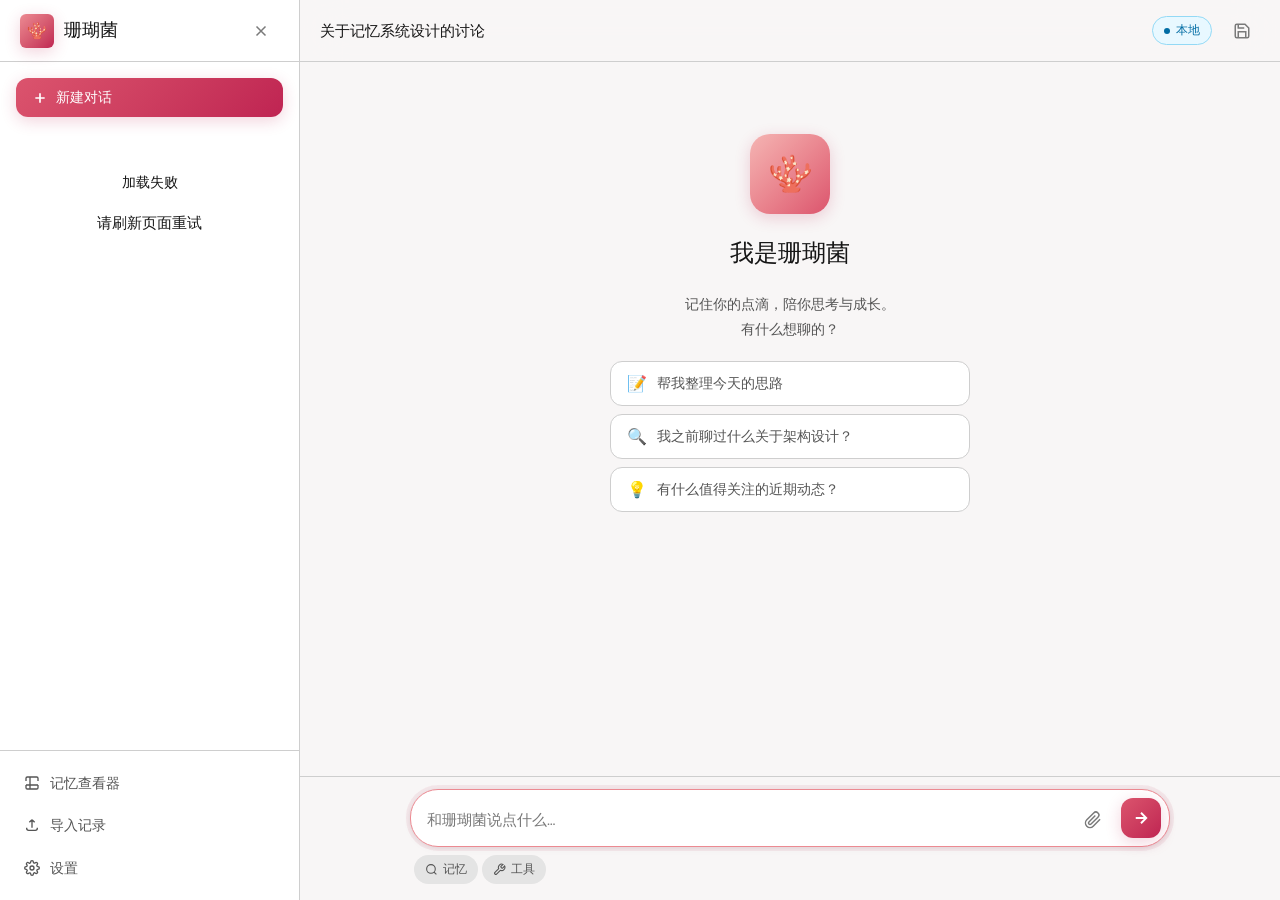
==== static/index.html @ 773a7e92 "style: 统一样式变量并优化前端交互" ====
<!DOCTYPE html>
<html lang="zh-CN">
<head>
<meta charset="UTF-8">
<meta name="viewport" content="width=device-width, initial-scale=1.0, viewport-fit=cover">
<meta name="apple-mobile-web-app-capable" content="yes">
<meta name="theme-color" content="#fdf2f0">
<title>珊瑚菌 · Ramaria</title>
<!-- Google Fonts -->
<link rel="preconnect" href="https://fonts.googleapis.com">
<link href="https://fonts.googleapis.com/css2?family=DM+Sans:ital,opsz,wght@0,9..40,300;0,9..40,400;0,9..40,500;0,9..40,600;1,9..40,400&family=DM+Serif+Display:ital@0;1&family=JetBrains+Mono:wght@400;500&display=swap" rel="stylesheet">
<!-- 全局 CSS 变量 -->
<link rel="stylesheet" href="/static/css/variables.css">
<style>
/* ─── 覆盖全局变量（index.html 专用值） ───────────────────── */
:root {
  /* 页面背景色 */
  --bg: oklch(0.975 0.002 25);
  /* 侧边栏尺寸 */
  --sidebar-w: 300px;
  --header-h:  62px;
}

/* ─── 页面样式 ─────────────────────────────────────────────── */
*, *::before, *::after { box-sizing: border-box; margin: 0; padding: 0; }
html, body { height: 100%; overflow: hidden; }
body {
  font-family: var(--font-body);
  font-size: 15px;
  color: var(--text-1);
  background: var(--bg);
  -webkit-font-smoothing: antialiased;
  display: flex;
  flex-direction: column;
}

/* ─── 侧边栏 ─────────────────────────────────────────────────── */
.sidebar {
  position: fixed;
  left: 0; top: 0; bottom: 0;
  width: var(--sidebar-w);
  background: var(--surface);
  border-right: 1px solid var(--border-default);
  display: flex;
  flex-direction: column;
  z-index: 20;
  transform: translateX(-100%);
  transition: transform 0.32s var(--ease-smooth), box-shadow 0.32s;
}
.sidebar.open {
  transform: translateX(0);
  box-shadow: var(--shadow-lg);
}

.sidebar-header {
  height: var(--header-h);
  padding: 0 20px;
  display: flex;
  align-items: center;
  justify-content: space-between;
  border-bottom: 1px solid var(--border-default);
  flex-shrink: 0;
}

.logo {
  display: flex;
  align-items: center;
  gap: 10px;
}
.logo-icon {
  width: 34px; height: 34px;
  border-radius: var(--radius-sm);
  background: linear-gradient(135deg, var(--pink-300), var(--pink-500));
  display: flex; align-items: center; justify-content: center;
  font-size: 16px;
  box-shadow: var(--shadow-pink);
  flex-shrink: 0;
}
.logo-text {
  font-family: var(--font-display);
  font-size: 1.1rem;
  color: var(--text-1);
  letter-spacing: -0.01em;
}

.icon-btn {
  width: 36px; height: 36px;
  border-radius: var(--radius-sm);
  display: flex; align-items: center; justify-content: center;
  color: var(--text-3);
  transition: background 0.15s, color 0.15s;
  cursor: pointer;
  flex-shrink: 0;
}
.icon-btn:hover { background: var(--gray-100); color: var(--text-1); }
.icon-btn svg { width: 18px; height: 18px; }

/* 新对话按钮 */
.new-chat-btn {
  margin: 16px;
  padding: 10px 16px;
  background: linear-gradient(135deg, var(--pink-400), var(--pink-500));
  color: white;
  border-radius: var(--radius-md);
  font-size: 0.875rem;
  font-weight: 500;
  display: flex; align-items: center; gap: 8px;
  cursor: pointer;
  transition: transform 0.15s var(--ease-spring), box-shadow 0.15s, opacity 0.15s;
  box-shadow: var(--shadow-pink);
  flex-shrink: 0;
}
.new-chat-btn:hover { transform: translateY(-1px); box-shadow: 0 6px 24px oklch(0.55 0.18 10 / .30); }
.new-chat-btn:active { transform: translateY(0); }
.new-chat-btn svg { width: 16px; height: 16px; }

/* 会话列表 */
.session-list-wrap {
  flex: 1;
  overflow-y: auto;
  padding: 0 10px 10px;
}
.session-list-wrap::-webkit-scrollbar { width: 4px; }
.session-list-wrap::-webkit-scrollbar-thumb { background: var(--gray-200); border-radius: 4px; }

.session-group-label {
  font-size: 0.72rem;
  font-weight: 600;
  color: var(--text-3);
  letter-spacing: 0.06em;
  text-transform: uppercase;
  padding: 16px 10px 6px;
}

.session-item {
  padding: 10px 12px;
  border-radius: var(--radius-sm);
  cursor: pointer;
  transition: background 0.12s;
  display: flex;
  flex-direction: column;
  gap: 3px;
}
.session-item:hover { background: var(--gray-100); }
.session-item.active {
  background: var(--pink-50);
  border: 1px solid var(--pink-100);
}
.session-item.active .session-title { color: var(--pink-500); }

.session-title {
  font-size: 0.875rem;
  font-weight: 500;
  color: var(--text-1);
  white-space: nowrap;
  overflow: hidden;
  text-overflow: ellipsis;
  line-height: 1.3;
}
.session-meta {
  font-size: 0.75rem;
  color: var(--text-3);
  display: flex; gap: 6px;
}

/* 侧边栏底部 */
.sidebar-footer {
  padding: 12px;
  border-top: 1px solid var(--border-default);
  display: flex;
  flex-direction: column;
  gap: 2px;
  flex-shrink: 0;
}
.sidebar-nav-item {
  display: flex;
  align-items: center;
  gap: 10px;
  padding: 9px 12px;
  border-radius: var(--radius-sm);
  font-size: 0.875rem;
  color: var(--text-2);
  cursor: pointer;
  transition: background 0.12s, color 0.12s;
  text-decoration: none;
}
.sidebar-nav-item:hover { background: var(--gray-100); color: var(--text-1); }
.sidebar-nav-item svg { width: 16px; height: 16px; flex-shrink: 0; }

/* ─── 覆盖层 ─────────────────────────────────────────────────── */
.overlay {
  position: fixed; inset: 0;
  background: var(--overlay-bg);
  z-index: 15;
  opacity: 0;
  pointer-events: none;
  transition: opacity 0.28s;
  backdrop-filter: blur(2px);
  -webkit-backdrop-filter: blur(2px);
}
.overlay.show { opacity: 1; pointer-events: auto; }

/* ─── 主区域 ─────────────────────────────────────────────────── */
.main {
  flex: 1;
  display: flex;
  flex-direction: column;
  overflow: hidden;
  position: relative;
}

/* ─── Header ─────────────────────────────────────────────────── */
.header {
  height: var(--header-h);
  padding: 0 20px;
  background: oklch(0.975 0.002 25 / 0.85);
  backdrop-filter: blur(20px) saturate(180%);
  -webkit-backdrop-filter: blur(20px) saturate(180%);
  border-bottom: 1px solid var(--border-default);
  display: flex;
  align-items: center;
  gap: 12px;
  flex-shrink: 0;
  position: sticky; top: 0;
  z-index: 10;
}

.header-title {
  flex: 1;
  font-size: 0.9375rem;
  font-weight: 500;
  color: var(--text-1);
  white-space: nowrap;
  overflow: hidden;
  text-overflow: ellipsis;
}

/* 模式徽章 */
.mode-badge {
  display: flex;
  align-items: center;
  gap: 6px;
  padding: 5px 11px;
  border-radius: var(--radius-full);
  font-size: 0.78rem;
  font-weight: 500;
  background: var(--blue-50);
  color: var(--blue-500);
  border: 1px solid var(--blue-100);
  transition: all 0.2s;
  cursor: pointer;
  flex-shrink: 0;
  white-space: nowrap;
}
.mode-badge.online {
  background: oklch(0.95 0.06 150);
  color: oklch(0.40 0.14 150);
  border-color: oklch(0.85 0.08 150);
}
.mode-dot {
  width: 6px; height: 6px;
  border-radius: 50%;
  background: currentColor;
}
.mode-badge.online .mode-dot { animation: pulse-dot 2s ease infinite; }
@keyframes pulse-dot {
  0%, 100% { opacity: 1; transform: scale(1); }
  50%       { opacity: 0.5; transform: scale(0.8); }
}

/* ─── 消息区 ─────────────────────────────────────────────────── */
.messages {
  flex: 1;
  overflow-y: auto;
  padding: 32px 20px 20px;
  display: flex;
  flex-direction: column;
  gap: 6px;
}
.messages::-webkit-scrollbar { width: 4px; }
.messages::-webkit-scrollbar-thumb { background: var(--gray-200); border-radius: 4px; }

/* 空状态 */
.empty-state {
  flex: 1;
  display: flex;
  flex-direction: column;
  align-items: center;
  justify-content: center;
  gap: 20px;
  padding: 40px 20px;
  text-align: center;
}
.empty-hero {
  width: 80px; height: 80px;
  border-radius: var(--radius-lg);
  background: linear-gradient(135deg, var(--pink-200), var(--pink-400));
  display: flex; align-items: center; justify-content: center;
  font-size: 36px;
  box-shadow: var(--shadow-pink);
  animation: float 4s ease-in-out infinite;
}
@keyframes float {
  0%, 100% { transform: translateY(0); }
  50%       { transform: translateY(-8px); }
}
.empty-title {
  font-family: var(--font-display);
  font-size: 1.5rem;
  color: var(--text-1);
}
.empty-desc {
  font-size: 0.9rem;
  color: var(--text-2);
  line-height: 1.7;
  max-width: 300px;
}
.empty-suggestions {
  display: flex;
  flex-direction: column;
  gap: 8px;
  width: 100%;
  max-width: 360px;
}
.suggestion-chip {
  padding: 11px 16px;
  background: var(--surface);
  border: 1px solid var(--border-default);
  border-radius: var(--radius-md);
  font-size: 0.875rem;
  color: var(--text-2);
  cursor: pointer;
  transition: all 0.18s var(--ease-smooth);
  text-align: left;
  display: flex; align-items: center; gap: 10px;
}
.suggestion-chip:hover {
  border-color: var(--pink-200);
  background: var(--pink-50);
  color: var(--pink-500);
  transform: translateX(4px);
}
.suggestion-chip span { font-size: 1rem; }

/* 时间戳分隔 */
.time-divider {
  display: flex;
  align-items: center;
  gap: 12px;
  margin: 12px 0 8px;
  color: var(--text-3);
  font-size: 0.75rem;
}
.time-divider::before, .time-divider::after {
  content: '';
  flex: 1;
  height: 1px;
  background: var(--border-default);
}

/* 消息行 */
.msg-row {
  display: flex;
  gap: 10px;
  max-width: 100%;
  animation: msg-in 0.28s var(--ease-smooth) both;
}
.msg-row.user { flex-direction: row-reverse; }

@keyframes msg-in {
  from { opacity: 0; transform: translateY(10px); }
  to   { opacity: 1; transform: translateY(0); }
}

.avatar {
  width: 32px; height: 32px;
  border-radius: var(--radius-sm);
  flex-shrink: 0;
  display: flex; align-items: center; justify-content: center;
  font-size: 14px;
  margin-top: 2px;
}
.avatar.ai-avatar {
  background: linear-gradient(135deg, var(--pink-200), var(--pink-400));
}
.avatar.user-avatar {
  background: linear-gradient(135deg, var(--blue-200), var(--blue-400));
  font-size: 12px;
  font-weight: 600;
  color: white;
  font-family: var(--font-mono);
}

.msg-content { max-width: min(72%, 560px); display: flex; flex-direction: column; gap: 4px; }
.msg-row.user .msg-content { align-items: flex-end; }

.bubble {
  padding: 11px 16px;
  border-radius: var(--radius-lg);
  font-size: 0.9375rem;
  line-height: 1.65;
  position: relative;
  word-break: break-word;
}

.bubble.ai {
  background: var(--surface);
  border: 1px solid var(--border-default);
  border-radius: var(--radius-lg) var(--radius-lg) var(--radius-lg) 6px;
  color: var(--text-1);
  box-shadow: var(--shadow-sm);
}
.bubble.user {
  background: linear-gradient(135deg, var(--pink-400), var(--pink-500));
  color: white;
  border-radius: var(--radius-lg) var(--radius-lg) 6px var(--radius-lg);
  box-shadow: var(--shadow-pink);
}

/* 思考链折叠 */
.think-block {
  border-left: 2px solid var(--pink-200);
  padding: 6px 12px;
  margin-bottom: 8px;
  font-size: 0.82rem;
  color: var(--text-3);
  font-style: italic;
  cursor: pointer;
  border-radius: 0 4px 4px 0;
  transition: background 0.12s;
}
.think-block:hover { background: var(--pink-50); }
.think-content { display: none; margin-top: 4px; white-space: pre-wrap; }
.think-block.open .think-content { display: block; }

.msg-time {
  font-size: 0.72rem;
  color: var(--text-3);
  padding: 0 4px;
}

/* 打字动画 */
.typing-bubble {
  background: var(--surface);
  border: 1px solid var(--border-default);
  border-radius: var(--radius-lg) var(--radius-lg) var(--radius-lg) 6px;
  padding: 14px 18px;
  display: flex; gap: 5px; align-items: center;
  box-shadow: var(--shadow-sm);
}
.typing-dot {
  width: 7px; height: 7px;
  border-radius: 50%;
  background: var(--pink-300);
  animation: typing-bounce 1.2s ease infinite;
}
.typing-dot:nth-child(2) { animation-delay: 0.15s; }
.typing-dot:nth-child(3) { animation-delay: 0.30s; }
@keyframes typing-bounce {
  0%, 80%, 100% { transform: translateY(0); opacity: 0.5; }
  40%           { transform: translateY(-6px); opacity: 1; }
}

/* 系统通知 */
.sys-notice {
  text-align: center;
  font-size: 0.78rem;
  color: var(--text-3);
  padding: 6px 16px;
  margin: 8px 0;
}
.sys-notice span {
  background: var(--surface);
  border: 1px solid var(--border-default);
  border-radius: var(--radius-full);
  padding: 4px 14px;
  display: inline-block;
}

/* ─── 输入区 ─────────────────────────────────────────────────── */
.input-wrap {
  padding: 12px 16px 16px;
  background: oklch(0.975 0.002 25 / 0.92);
  backdrop-filter: blur(20px);
  -webkit-backdrop-filter: blur(20px);
  border-top: 1px solid var(--border-default);
  flex-shrink: 0;
}

.input-box {
  max-width: var(--max-content, 760px);
  margin: 0 auto;
  display: flex;
  align-items: flex-end;
  gap: 10px;
  background: var(--surface);
  border: 1.5px solid var(--border-default);
  border-radius: var(--radius-xl);
  padding: 8px 8px 8px 16px;
  transition: border-color 0.18s, box-shadow 0.18s;
  box-shadow: var(--shadow-sm);
}
.input-box:focus-within {
  border-color: var(--pink-300);
  box-shadow: 0 0 0 4px oklch(0.55 0.18 10 / 0.08), var(--shadow-sm);
}

textarea#user-input {
  flex: 1;
  resize: none;
  border: none;
  outline: none;
  background: transparent;
  font-family: var(--font-body);
  font-size: 0.9375rem;
  color: var(--text-1);
  line-height: 1.55;
  min-height: 24px;
  max-height: 160px;
  padding: 6px 0;
}
textarea#user-input::placeholder { color: var(--text-3); }

/* 附件按钮 */
.attach-btn {
  width: 36px; height: 36px;
  border-radius: 10px;
  display: flex; align-items: center; justify-content: center;
  color: var(--text-3);
  transition: background 0.15s, color 0.15s;
  flex-shrink: 0;
}
.attach-btn:hover { background: var(--gray-100); color: var(--text-2); }
.attach-btn svg { width: 18px; height: 18px; }

/* 发送按钮 */
.send-btn {
  width: 40px; height: 40px;
  border-radius: 12px;
  background: linear-gradient(135deg, var(--pink-400), var(--pink-500));
  color: white;
  display: flex; align-items: center; justify-content: center;
  flex-shrink: 0;
  transition: transform 0.18s var(--ease-spring), box-shadow 0.18s, opacity 0.18s;
  box-shadow: var(--shadow-pink);
}
.send-btn:hover { transform: scale(1.06); box-shadow: 0 6px 20px oklch(0.55 0.18 10 / .30); }
.send-btn:active { transform: scale(0.95); }
.send-btn:disabled { opacity: 0.4; transform: none; cursor: not-allowed; box-shadow: none; }
.send-btn svg { width: 18px; height: 18px; }

/* 输入工具栏 */
.input-toolbar {
  max-width: var(--max-content, 760px);
  margin: 8px auto 0;
  display: flex;
  align-items: center;
  justify-content: space-between;
  padding: 0 4px;
}
.toolbar-left { display: flex; align-items: center; gap: 4px; }
.toolbar-right { display: flex; align-items: center; gap: 8px; }

.tool-chip {
  display: flex; align-items: center; gap: 5px;
  padding: 5px 10px;
  border-radius: var(--radius-full);
  font-size: 0.75rem;
  color: var(--text-2);
  background: var(--gray-100);
  border: 1px solid transparent;
  cursor: pointer;
  transition: all 0.15s;
}
.tool-chip:hover { background: var(--pink-50); border-color: var(--pink-200); color: var(--pink-500); }
.tool-chip svg { width: 13px; height: 13px; }

.char-count { font-size: 0.75rem; color: var(--text-3); font-variant-numeric: tabular-nums; }

/* ─── Toast ─────────────────────────────────────────────────── */
.toast-container {
  position: fixed;
  bottom: 90px; left: 50%;
  transform: translateX(-50%);
  z-index: 50;
  display: flex;
  flex-direction: column;
  gap: 8px;
  align-items: center;
  pointer-events: none;
}
.toast {
  padding: 10px 20px;
  background: var(--gray-700);
  color: white;
  border-radius: var(--radius-full);
  font-size: 0.875rem;
  box-shadow: var(--shadow-lg);
  animation: toast-in 0.3s var(--ease-spring) both;
  pointer-events: auto;
}
.toast.success { background: oklch(0.40 0.14 150); }
.toast.error   { background: oklch(0.44 0.18 20); }
@keyframes toast-in {
  from { opacity: 0; transform: translateY(12px) scale(0.9); }
  to   { opacity: 1; transform: translateY(0) scale(1); }
}

/* ─── 响应式 ─────────────────────────────────────────────────── */
@media (min-width: 768px) {
  .sidebar {
    transform: translateX(0);
    box-shadow: none;
  }
  .main { margin-left: var(--sidebar-w); }
  .overlay { display: none !important; }
  .header .icon-btn[aria-label="菜单"] { display: none; }
}

@media (max-width: 480px) {
  .messages { padding: 20px 14px 12px; }
  .input-wrap { padding: 10px 12px 14px; }
  .bubble { padding: 10px 14px; font-size: 0.9rem; }
  .msg-content { max-width: 84%; }
}

/* ─── 美化 messages 最大宽 ─────────────────────────────────────── */
.messages-inner {
  width: 100%;
  max-width: var(--max-content, 760px);
  margin: 0 auto;
  display: flex;
  flex-direction: column;
  gap: 6px;
}

/* ─── 保存按钮提示 ───────────────────────────────────────────── */
.save-chip {
  display: flex; align-items: center; gap: 6px;
  padding: 5px 12px;
  border-radius: var(--radius-full);
  font-size: 0.78rem;
  font-weight: 500;
  color: var(--blue-500);
  background: var(--blue-50);
  border: 1px solid var(--blue-100);
  cursor: pointer;
  transition: all 0.18s;
}
.save-chip:hover {
  background: var(--blue-100);
  border-color: var(--blue-200);
}
.save-chip svg { width: 13px; height: 13px; }
</style>
</head>
<body>

<!-- ── 侧边栏遮罩 ── -->
<div class="overlay" id="overlay" onclick="closeSidebar()"></div>

<!-- ── 侧边栏 ── -->
<aside class="sidebar" id="sidebar">
  <div class="sidebar-header">
    <div class="logo">
      <div class="logo-icon">🪸</div>
      <span class="logo-text">珊瑚菌</span>
    </div>
    <button class="icon-btn" onclick="closeSidebar()" aria-label="关闭侧边栏">
      <svg viewBox="0 0 24 24" fill="none" stroke="currentColor" stroke-width="2">
        <path d="M18 6L6 18M6 6l12 12"/>
      </svg>
    </button>
  </div>

  <button class="new-chat-btn" onclick="newChat()">
    <svg viewBox="0 0 24 24" fill="none" stroke="currentColor" stroke-width="2.5">
      <path d="M12 5v14M5 12h14"/>
    </svg>
    新建对话
  </button>

  <div class="session-list-wrap" id="session-list">
    <!-- 会话列表由 JS 动态加载 -->
  </div>

  <div class="sidebar-footer">
    <a class="sidebar-nav-item" href="/static/memory.html">
      <svg viewBox="0 0 24 24" fill="none" stroke="currentColor" stroke-width="2">
        <path d="M9 3H5a2 2 0 00-2 2v4m6-6h10a2 2 0 012 2v4M9 3v18m0 0h10a2 2 0 002-2v-4M9 21H5a2 2 0 01-2-2v-4m0 0h18"/>
      </svg>
      记忆查看器
    </a>
    <a class="sidebar-nav-item" href="/static/import.html">
      <svg viewBox="0 0 24 24" fill="none" stroke="currentColor" stroke-width="2">
        <path d="M4 16v1a3 3 0 003 3h10a3 3 0 003-3v-1m-4-8l-4-4m0 0L8 8m4-4v12"/>
      </svg>
      导入记录
    </a>
    <a class="sidebar-nav-item" href="/static/settings.html">
      <svg viewBox="0 0 24 24" fill="none" stroke="currentColor" stroke-width="2">
        <circle cx="12" cy="12" r="3"/>
        <path d="M19.4 15a1.65 1.65 0 00.33 1.82l.06.06a2 2 0 010 2.83 2 2 0 01-2.83 0l-.06-.06a1.65 1.65 0 00-1.82-.33 1.65 1.65 0 00-1 1.51V21a2 2 0 01-4 0v-.09A1.65 1.65 0 009 19.4a1.65 1.65 0 00-1.82.33l-.06.06a2 2 0 01-2.83-2.83l.06-.06A1.65 1.65 0 004.68 15a1.65 1.65 0 00-1.51-1H3a2 2 0 010-4h.09A1.65 1.65 0 004.6 9a1.65 1.65 0 00-.33-1.82l-.06-.06a2 2 0 012.83-2.83l.06.06A1.65 1.65 0 009 4.68a1.65 1.65 0 001-1.51V3a2 2 0 014 0v.09a1.65 1.65 0 001 1.51 1.65 1.65 0 001.82-.33l.06-.06a2 2 0 012.83 2.83l-.06.06A1.65 1.65 0 0019.4 9a1.65 1.65 0 001.51 1H21a2 2 0 010 4h-.09a1.65 1.65 0 00-1.51 1z"/>
      </svg>
      设置
    </a>
  </div>
</aside>

<!-- ── 主区域 ── -->
<main class="main">

  <!-- Header -->
  <header class="header">
    <button class="icon-btn" onclick="toggleSidebar()" aria-label="菜单" id="menu-btn">
      <svg viewBox="0 0 24 24" fill="none" stroke="currentColor" stroke-width="2">
        <path d="M4 6h16M4 12h16M4 18h16"/>
      </svg>
    </button>

    <div class="header-title" id="header-title">关于记忆系统设计的讨论</div>

    <button class="mode-badge" id="mode-badge" onclick="toggleMode()" title="切换模式">
      <span class="mode-dot"></span>
      <span id="mode-text">本地</span>
    </button>

    <button class="icon-btn save-icon" onclick="saveSession()" title="保存对话" id="save-btn">
      <svg viewBox="0 0 24 24" fill="none" stroke="currentColor" stroke-width="2">
        <path d="M19 21H5a2 2 0 01-2-2V5a2 2 0 012-2h11l5 5v11a2 2 0 01-2 2z"/>
        <polyline points="17 21 17 13 7 13 7 21"/>
        <polyline points="7 3 7 8 15 8"/>
      </svg>
    </button>
  </header>

  <!-- 消息区 -->
  <div class="messages" id="messages" role="log" aria-live="polite">
    <div class="messages-inner" id="messages-inner">

      <!-- 空状态 -->
      <div class="empty-state" id="empty-state">
        <div class="empty-hero">🪸</div>
        <div class="empty-title">我是珊瑚菌</div>
        <div class="empty-desc">记住你的点滴，陪你思考与成长。<br>有什么想聊的？</div>
        <div class="empty-suggestions">
          <button class="suggestion-chip" onclick="sendSuggestion(this)">
            <span>📝</span> 帮我整理今天的思路
          </button>
          <button class="suggestion-chip" onclick="sendSuggestion(this)">
            <span>🔍</span> 我之前聊过什么关于架构设计？
          </button>
          <button class="suggestion-chip" onclick="sendSuggestion(this)">
            <span>💡</span> 有什么值得关注的近期动态？
          </button>
        </div>
      </div>

    </div>
  </div>

  <!-- 输入区 -->
  <div class="input-wrap">
    <div class="input-box" id="input-box">
      <textarea
        id="user-input"
        placeholder="和珊瑚菌说点什么…"
        rows="1"
        aria-label="消息输入框"
        autocomplete="off"
        autocorrect="off"
        spellcheck="false"
      ></textarea>
      <button class="attach-btn" title="附件">
        <svg viewBox="0 0 24 24" fill="none" stroke="currentColor" stroke-width="2">
          <path d="M21.44 11.05l-9.19 9.19a6 6 0 01-8.49-8.49l9.19-9.19a4 4 0 015.66 5.66l-9.2 9.19a2 2 0 01-2.83-2.83l8.49-8.48"/>
        </svg>
      </button>
      <button class="send-btn" id="send-btn" onclick="sendMessage()" title="发送（Enter）" aria-label="发送">
        <svg viewBox="0 0 24 24" fill="none" stroke="currentColor" stroke-width="2.5">
          <path d="M5 12h14M12 5l7 7-7 7"/>
        </svg>
      </button>
    </div>

    <div class="input-toolbar">
      <div class="toolbar-left">
        <button class="tool-chip" title="记忆检索">
          <svg viewBox="0 0 24 24" fill="none" stroke="currentColor" stroke-width="2">
            <circle cx="11" cy="11" r="8"/><path d="M21 21l-4.35-4.35"/>
          </svg>
          记忆
        </button>
        <button class="tool-chip" title="工具">
          <svg viewBox="0 0 24 24" fill="none" stroke="currentColor" stroke-width="2">
            <path d="M14.7 6.3a1 1 0 000 1.4l1.6 1.6a1 1 0 001.4 0l3.77-3.77a6 6 0 01-7.94 7.94l-6.91 6.91a2.12 2.12 0 01-3-3l6.91-6.91a6 6 0 017.94-7.94l-3.76 3.76z"/>
          </svg>
          工具
        </button>
      </div>
      <div class="toolbar-right">
        <span class="char-count" id="char-count"></span>
        <button class="save-chip" onclick="saveSession()" id="save-chip" style="display:none">
          <svg viewBox="0 0 24 24" fill="none" stroke="currentColor" stroke-width="2">
            <path d="M19 21H5a2 2 0 01-2-2V5a2 2 0 012-2h11l5 5v11a2 2 0 01-2 2z"/>
            <polyline points="17 21 17 13 7 13 7 21"/>
          </svg>
          保存对话
        </button>
      </div>
    </div>
  </div>

</main>

<!-- Toast -->
<div class="toast-container" id="toasts"></div>

<!-- 屏幕阅读器通知容器 -->
<div id="sr-announce" class="sr-only" aria-live="assertive" aria-atomic="true"></div>

<!-- JS 模块加载（必须在内联脚本之前） -->
<script src="/static/js/state.js"></script>
<script src="/static/js/api.js"></script>
<script src="/static/js/ui.js"></script>
<script src="/static/js/app.js"></script>

<script>
// ─── 侧边栏 ─────────────────────────────────────────────────────
function toggleSidebar() {
  const s = document.getElementById('sidebar');
  const o = document.getElementById('overlay');
  const open = s.classList.contains('open');
  s.classList.toggle('open', !open);
  o.classList.toggle('show', !open);
}
function closeSidebar() {
  document.getElementById('sidebar').classList.remove('open');
  document.getElementById('overlay').classList.remove('show');
}

// ─── 模式切换 ────────────────────────────────────────────────────
let isOnline = false;
function toggleMode() {
  isOnline = !isOnline;
  const badge = document.getElementById('mode-badge');
  const text  = document.getElementById('mode-text');
  badge.classList.toggle('online', isOnline);
  text.textContent = isOnline ? '线上' : '本地';
  showToast(isOnline ? '已切换到线上模式' : '已切换到本地模式');
}

// ─── 新建对话 ────────────────────────────────────────────────────
function newChat() {
  document.getElementById('messages-inner').innerHTML = `
    <div class="empty-state" id="empty-state">
      <div class="empty-hero">🪸</div>
      <div class="empty-title">我是珊瑚菌</div>
      <div class="empty-desc">记住你的点滴，陪你思考与成长。<br>有什么想聊的？</div>
      <div class="empty-suggestions">
        <button class="suggestion-chip" onclick="sendSuggestion(this)"><span>📝</span> 帮我整理今天的思路</button>
        <button class="suggestion-chip" onclick="sendSuggestion(this)"><span>🔍</span> 我之前聊过什么关于架构设计？</button>
        <button class="suggestion-chip" onclick="sendSuggestion(this)"><span>💡</span> 有什么值得关注的近期动态？</button>
      </div>
    </div>`;
  document.getElementById('header-title').textContent = '新对话';
  closeSidebar();
  AppState.setSessionId(null);
}

// ─── 加载会话列表 ────────────────────────────────────────────────
async function loadSessionList() {
  const container = document.getElementById('session-list');
  if (!container) return;

  try {
    const sessions = await API.getSessions();
    renderSessionList(sessions);
  } catch (err) {
    console.error('加载会话列表失败:', err);
    container.innerHTML = `
      <div class="session-item empty-state">
        <div class="session-title">加载失败</div>
        <div class="session-preview">请刷新页面重试</div>
      </div>`;
  }
}

function renderSessionList(sessions) {
  const container = document.getElementById('session-list');
  if (!container) return;

  if (!sessions || sessions.length === 0) {
    container.innerHTML = `
      <div class="session-item empty-state">
        <div class="session-title">暂无历史对话</div>
        <div class="session-preview">开始与珊瑚菌对话后，对话记录会显示在这里</div>
      </div>`;
    return;
  }

  const now = new Date();
  const today = now.toDateString();
  const yesterday = new Date(now);
  yesterday.setDate(now.getDate() - 1);
  const yesterdayStr = yesterday.toDateString();
  const weekAgo = new Date(now);
  weekAgo.setDate(now.getDate() - 7);

  const groups = { today: [], yesterday: [], week: [], older: [] };

  sessions.forEach(session => {
    const date = session.last_message_at ? new Date(session.last_message_at) : new Date(session.started_at);
    if (date.toDateString() === today) {
      groups.today.push(session);
    } else if (date.toDateString() === yesterdayStr) {
      groups.yesterday.push(session);
    } else if (date > weekAgo) {
      groups.week.push(session);
    } else {
      groups.older.push(session);
    }
  });

  let html = '';

  if (groups.today.length > 0) {
    html += '<div class="session-group-label">今天</div>';
    groups.today.forEach(s => {
      html += createSessionItem(s, '刚刚');
    });
  }

  if (groups.yesterday.length > 0) {
    html += '<div class="session-group-label">昨天</div>';
    groups.yesterday.forEach(s => {
      const time = formatSessionTime(new Date(s.last_message_at || s.started_at), true);
      html += createSessionItem(s, '昨天 ' + time);
    });
  }

  if (groups.week.length > 0) {
    html += '<div class="session-group-label">本周</div>';
    groups.week.forEach(s => {
      const date = new Date(s.last_message_at || s.started_at);
      const days = ['周日', '周一', '周二', '周三', '周四', '周五', '周六'];
      const time = formatSessionTime(date, false);
      html += createSessionItem(s, days[date.getDay()] + ' ' + time);
    });
  }

  if (groups.older.length > 0) {
    html += '<div class="session-group-label">更早</div>';
    groups.older.forEach(s => {
      const date = new Date(s.last_message_at || s.started_at);
      const time = formatSessionTime(date, false);
      html += createSessionItem(s, `${date.getMonth() + 1}/${date.getDate()} ${time}`);
    });
  }

  container.innerHTML = html;
}

function createSessionItem(session, timeStr) {
  const isActive = AppState.sessionId === session.id;
  const title = session.last_message_preview || `Session #${session.id}`;
  const preview = session.last_message_preview ? title.substring(0, 30) + (title.length > 30 ? '...' : '') : '';
  return `
    <div class="session-item${isActive ? ' active' : ''}" onclick="loadSession(${session.id})">
      <div class="session-title" title="${title}">${title}</div>
      <div class="session-meta"><span>${timeStr}</span></div>
    </div>`;
}

function formatSessionTime(date, includeToday) {
  const hhmm = date.toLocaleTimeString('zh-CN', { hour: '2-digit', minute: '2-digit' });
  if (includeToday) {
    const diffMs = new Date() - date;
    if (diffMs < 5 * 60 * 1000) return '刚刚';
    if (diffMs < 60 * 60 * 1000) return Math.floor(diffMs / 60000) + '分钟前';
  }
  return hhmm;
}

function loadSession(id) {
  closeSidebar();
  AppState.setLoading(true);
  UI.showToast('对话加载中…');

  // 加载历史消息
  API.getSessionMessages(id)
    .then(messages => {
      if (messages.length === 0) {
        UI.showToast('该对话暂无消息');
        AppState.setLoading(false);
        return;
      }

      // 清空当前消息
      const container = document.getElementById('messages-inner');
      container.innerHTML = '';

      // 渲染历史消息
      messages.forEach(msg => {
        UI.appendBubble(msg.content, msg.role, false, false, msg.created_at);
      });

      AppState.setSessionId(id);
      document.getElementById('header-title').textContent = messages[0]?.content?.substring(0, 20) || '历史对话';
      AppState.setLoading(false);

      // 更新会话列表中的高亮
      loadSessionList();
    })
    .catch(err => {
      UI.showToast('加载失败：' + err.message, 'error');
      AppState.setLoading(false);
    });
}

// ─── 发送消息 ────────────────────────────────────────────────────
function sendSuggestion(el) {
  const text = el.textContent.trim().replace(/^[^\s]+ /, '');
  document.getElementById('user-input').value = text;
  sendMessage();
}

function sendMessage() {
  if (AppState.isLoading) return;

  const input = document.getElementById('user-input');
  const content = input.value.trim();
  if (!content) return;

  // 清除空状态
  const emptyState = document.getElementById('empty-state');
  if (emptyState) emptyState.remove();

  // 渲染用户消息（使用 UI 模块）
  UI.appendBubble(content, 'user', false, false, new Date().toISOString());
  input.value = '';
  UI.autoResizeTextarea(input);

  // 显示打字动画
  UI.showTyping();
  AppState.setLoading(true);

  // 通过 WebSocket 发送消息
  const sent = API.wsSendChat(_ws, content);
  if (!sent) {
    UI.hideTyping();
    AppState.setLoading(false);
    UI.showToast('消息发送失败，请检查网络连接', 'error');
  }
}

// appendMessage 已由 UI.appendBubble 替代，此函数保留用于兼容性
function appendMessage(role, content) {
  UI.appendBubble(content, role, false, false, new Date().toISOString());
}

// showTyping/hideTyping 已由 UI.showTyping/UI.hideTyping 替代
// 保留别名用于兼容性
function showTyping() { UI.showTyping(); }
function hideTyping() { UI.hideTyping(); }

// scrollToBottom 已由 UI.scrollToBottom 替代
function scrollToBottom() { UI.scrollToBottom(); }

// ─── 保存 ────────────────────────────────────────────────────────
async function saveSession() {
  try {
    await API.save();
    UI.showToast('对话已保存', 'success');
    document.getElementById('save-chip').style.display = 'none';
  } catch (err) {
    UI.showToast('保存失败：' + err.message, 'error');
  }
}

// showToast 已由 UI.showToast 替代
function showToast(msg, type = '') { UI.showToast(msg, type); }

// autoResize 已由 UI.autoResizeTextarea 替代
function autoResize(el) { UI.autoResizeTextarea(el); }

const textarea = document.getElementById('user-input');
textarea.addEventListener('input', function() {
  autoResize(this);
  const count = this.value.length;
  const el = document.getElementById('char-count');
  el.textContent = count > 0 ? `${count}` : '';
});
textarea.addEventListener('keydown', function(e) {
  if (e.key === 'Enter' && !e.shiftKey) {
    e.preventDefault();
    sendMessage();
  }
});

// ─── 页面初始化 ────────────────────────────────────────────────────
// 页面加载完成后建立 WebSocket 连接并加载会话列表
document.addEventListener('DOMContentLoaded', () => {
  connectWebSocket();
  loadSessionList();
});
</script>
</body>
</html>
---- static/css/variables.css ----
/* =============================================================================
  variables.css — Ramaria 新设计令牌系统
  粉蓝双色系 · 2026

  浏览器兼容性说明:
  · oklch()       — Chrome 111+, Firefox 113+, Safari 15.4+
  · color-mix()   — Chrome 111+, Firefox 113+, Safari 16.2+
  · CSS变量       — 全平台现代浏览器 (Chrome 49+, Firefox 31+)
  ============================================================================= */

@import url('https://fonts.googleapis.com/css2?family=DM+Sans:ital,opsz,wght@0,9..40,300;0,9..40,400;0,9..40,500;0,9..40,600;1,9..40,400&family=DM+Serif+Display:ital@0;1&family=JetBrains+Mono:wght@400;500&display=swap');

/* ── 兼容性回退色 (oklch/color-mix 不支持时) ── */
@supports not (color: oklch(0 0 0)) {
  :root {
    --pink-50:  #fdf7f8; --pink-100: #fce8ec; --pink-200: #f8d0da; --pink-300: #f2acc1;
    --pink-400: #ea8fa6; --pink-500: #df6b87; --pink-600: #c04f6b; --pink-700: #96384f;
    --blue-50:  #f0f7ff; --blue-100: #e0edff; --blue-200: #c2dbff; --blue-300: #99c2ff;
    --blue-400: #6ba3ff; --blue-500: #4d7fd9; --blue-600: #3d63b3; --blue-700: #2d4a85;
  }
}

:root {
  /* ── 色阶原始令牌 ── */
  --pink-50:  oklch(0.97 0.008 25);
  --pink-100: oklch(0.90 0.045 25);
  --pink-200: oklch(0.83 0.075 20);
  --pink-300: oklch(0.74 0.12 15);
  --pink-400: oklch(0.63 0.17 12);
  --pink-500: oklch(0.53 0.19 10);
  --pink-600: oklch(0.42 0.14 10);
  --pink-700: oklch(0.30 0.10 10);

  --blue-50:  oklch(0.97 0.02 225);
  --blue-100: oklch(0.85 0.08 225);
  --blue-200: oklch(0.77 0.10 225);
  --blue-300: oklch(0.67 0.14 225);
  --blue-400: oklch(0.57 0.17 225);
  --blue-500: oklch(0.48 0.17 225);
  --blue-600: oklch(0.38 0.13 228);
  --blue-700: oklch(0.26 0.08 228);

  --gray-0:   oklch(1 0 0);
  --gray-50:  oklch(0.97 0 0);
  --gray-100: oklch(0.92 0 0);
  --gray-200: oklch(0.85 0 0);
  --gray-300: oklch(0.72 0 0);
  --gray-400: oklch(0.58 0 0);
  --gray-500: oklch(0.45 0 0);
  --gray-600: oklch(0.32 0 0);
  --gray-700: oklch(0.20 0 0);
  --gray-800: oklch(0.12 0 0);

  /* ── 语义色 ── */
  --bg-page:         var(--pink-50);
  --bg-card:         var(--gray-0);
  --bg-card-pink:    var(--pink-100);
  --bg-card-blue:    var(--blue-50);
  --bg-subtle:       var(--gray-50);
  --bg-overlay:      oklch(0.12 0 0 / 0.45);

  --text-primary:    var(--gray-700);
  --text-secondary:  var(--gray-500);
  --text-tertiary:   var(--gray-400);
  --text-inverse:    var(--gray-0);
  --text-pink:       var(--pink-500);
  --text-blue:       var(--blue-500);

  /* ── 功能性背景 ── */
  --assistant-bg: oklch(0.97 0.005 25);  /* 助手消息背景：微微暖灰 */
  --overlay-bg:    oklch(0.14 0.01 25 / 0.5);  /* 遮罩层背景 */

  /* ── 兼容别名（index.html 使用 text-1/2/3） ── */
  --text-1: var(--text-primary);
  --text-2: var(--text-secondary);
  --text-3: var(--text-tertiary);

  /* 老界面兼容别名 */
  --text:     var(--text-primary);
  --text-mid: var(--text-secondary);
  --text-dim: var(--text-tertiary);

  /* ── 兼容别名（layout.css 旧变量） ── */
  --bg:      var(--bg-page);
  --surface: var(--bg-card);
  --surface-2: var(--bg-subtle);

  /* 品牌色兼容（老界面使用 --coral, --coral-light, --coral-dim） */
  --coral:       var(--color-primary);
  --coral-light: var(--pink-300);
  --coral-dim:   var(--color-primary-active);

  --border-default:  var(--gray-200);
  --border-strong:   var(--gray-300);
  --border-md:       var(--gray-300);    /* 兼容 index.html */
  --border-pink:     var(--pink-200);
  --border-blue:     var(--blue-200);
  --border:          var(--border-default);  /* 兼容老界面 */
  --border-light:     var(--border-default);  /* 兼容老界面 */

  --color-primary:        var(--pink-500);
  --color-primary-hover:  var(--pink-400);
  --color-primary-active: var(--pink-600);
  --color-primary-subtle: var(--pink-100);

  --color-secondary:        var(--blue-500);
  --color-secondary-hover:  var(--blue-400);
  --color-secondary-active: var(--blue-600);
  --color-secondary-subtle: var(--blue-50);

  --color-success: oklch(0.52 0.14 150);
  --color-warning: oklch(0.70 0.16 75);
  --color-error:   oklch(0.52 0.20 25);
  --color-info:    var(--blue-500);

  /* ── 字体 ── */
  --font-display: 'DM Serif Display', Georgia, serif;
  --font-body:    'DM Sans', -apple-system, sans-serif;
  --font-mono:    'JetBrains Mono', 'Fira Code', monospace;
  --font-title:   var(--font-display);  /* 兼容老界面 */

  --text-xs:   0.72rem;   /* 11.5px */
  --text-sm:   0.82rem;   /* 13px */
  --text-base: 0.94rem;   /* 15px */
  --text-md:   1.0rem;    /* 16px */
  --text-lg:   1.125rem;  /* 18px */
  --text-xl:   1.375rem;  /* 22px */
  --text-2xl:  1.75rem;   /* 28px */
  --text-3xl:  2.25rem;   /* 36px */

  --weight-regular: 400;
  --weight-medium:  500;
  --weight-semi:    600;

  --leading-tight:  1.25;
  --leading-snug:   1.4;
  --leading-normal: 1.6;
  --leading-loose:  1.8;

  --tracking-tight: -0.02em;
  --tracking-normal: 0;
  --tracking-wide:  0.04em;
  --tracking-wider: 0.08em;

  /* ── 间距 ── */
  --space-1:  4px;
  --space-2:  8px;
  --space-3:  12px;
  --space-4:  16px;
  --space-5:  20px;
  --space-6:  24px;
  --space-8:  32px;
  --space-10: 40px;
  --space-12: 48px;
  --space-16: 64px;

  /* ── 圆角 ── */
  --radius-sm:   6px;
  --radius-md:   12px;
  --radius-lg:   20px;
  --radius-xl:   28px;
  --radius-full: 9999px;

  /* 老界面兼容别名 */
  --radius: var(--radius-lg);  /* 兼容老界面 */

  /* ── 阴影 ── */
  --shadow-xs: 0 1px 2px oklch(0 0 0 / 0.05);
  --shadow-sm: 0 1px 4px oklch(0 0 0 / 0.06), 0 2px 8px oklch(0 0 0 / 0.04);
  --shadow-md: 0 4px 12px oklch(0 0 0 / 0.08), 0 2px 4px oklch(0 0 0 / 0.04);
  --shadow-lg: 0 8px 24px oklch(0 0 0 / 0.10), 0 4px 8px oklch(0 0 0 / 0.06);
  --shadow-xl: 0 16px 40px oklch(0 0 0 / 0.12), 0 8px 16px oklch(0 0 0 / 0.06);
  --shadow-pink: 0 4px 16px oklch(0.53 0.19 10 / 0.20);
  --shadow-blue: 0 4px 16px oklch(0.48 0.17 225 / 0.20);

  /* 老界面兼容别名 */
  --shadow-btn:    var(--shadow-md);
  --shadow-bubble: var(--shadow-sm);

  /* ── 动效 ── */
  --ease-spring:  cubic-bezier(0.34, 1.56, 0.64, 1);
  --ease-smooth:  cubic-bezier(0.25, 0.46, 0.45, 0.94);
  --ease-sharp:   cubic-bezier(0.12, 0, 0.39, 0);
  --ease-out:     cubic-bezier(0.0, 0.0, 0.2, 1);
  --ease-in-out:  cubic-bezier(0.4, 0, 0.2, 1);

  --dur-fast:   120ms;
  --dur-normal: 220ms;
  --dur-slow:   380ms;
  --dur-slower: 560ms;

  /* 过渡时间兼容别名（老界面使用 --transition-*） */
  --transition-fast:   var(--dur-fast);
  --transition-normal: var(--dur-normal);
  --transition-slow:   var(--dur-slow);

  /* 状态点颜色（老界面使用 --dot-*） */
  --dot-local:    oklch(0.52 0.14 150);
  --dot-online:  var(--color-primary);
  --dot-pending: var(--color-info);

  /* 品牌透明度（老界面使用 --brand-alpha-*） */
  --brand-alpha-04: color-mix(in oklch, var(--color-primary) 4%, transparent);
  --brand-alpha-06: color-mix(in oklch, var(--color-primary) 6%, transparent);
  --brand-alpha-08: color-mix(in oklch, var(--color-primary) 8%, transparent);
  --brand-alpha-10: color-mix(in oklch, var(--color-primary) 10%, transparent);
  --brand-alpha-12: color-mix(in oklch, var(--color-primary) 12%, transparent);
  --brand-alpha-15: color-mix(in oklch, var(--color-primary) 15%, transparent);
  --brand-alpha-20: color-mix(in oklch, var(--color-primary) 20%, transparent);

  /* 品牌RGB（用于 rgba(var(--brand-deep-rgb), x) 格式） */
  --brand-deep-rgb: 223, 107, 135;

  /* ── 消息气泡 ── */
  --bubble-padding-x: 16px;
  --bubble-padding-y: 11px;
  --bubble-radius: var(--radius-lg);
  --bubble-radius-corner: 6px;
  --bubble-max-width: 560px;
  --bubble-max-width-pct: 72%;

  /* ── 打字动画 ── */
  --typing-dot-size: 7px;
  --typing-dot-gap: 5px;
  --typing-bubble-padding: 14px 18px;

  /* ── 思考链折叠 ── */
  --think-block-border-left: 2px solid var(--pink-200);
  --think-block-padding: 6px 12px;
  --think-block-font-size: var(--text-sm);
  --think-block-border-radius: 0 4px 4px 0;

  /* ── 时间戳分隔线 ── */
  --time-divider-font-size: 0.75rem;
  --time-divider-gap: 12px;
  --time-divider-margin: 12px 0 8px;

  /* ── 消息时间 ── */
  --msg-time-font-size: 0.72rem;

  /* ── 头像 ── */
  --avatar-size: 32px;
  --avatar-font-size: 14px;
  --avatar-margin-top: 2px;

  /* ── 消息行动画 ── */
  --msg-in-duration: 280ms;

  /* ── 错误气泡 ── */
  --error-bg: oklch(0.97 0.02 25);
  --error-border: oklch(0.85 0.08 25);
  --error-text: oklch(0.44 0.18 20);

  /* ── 历史对话分隔 ── */
  --history-block-bg: var(--bg-subtle);
  --history-divider-color: var(--text-3);

  /* ── 加载指示器 ── */
  --loading-spinner-size: 14px;

  /* ── 尺寸 ── */
  --sidebar-width: 280px;
  --sidebar-w:     300px;      /* 兼容 index.html */
  --header-height: 60px;
  --header-h:      62px;       /* 兼容 index.html */
  --max-content:   760px;
  --z-base:    0;
  --z-above:   10;
  --z-sticky:  20;
  --z-overlay: 30;
  --z-modal:   40;
  --z-toast:   50;
}

/* ── 暗色模式 ── */
@media (prefers-color-scheme: dark) {
  :root {
    --bg-page:        oklch(0.14 0.008 25);
    --bg-card:        oklch(0.18 0.006 25);
    --bg-card-pink:   oklch(0.20 0.015 25);
    --bg-card-blue:   oklch(0.18 0.015 225);
    --bg-subtle:      oklch(0.16 0.004 25);
    --assistant-bg:   oklch(0.20 0.006 25);
    --overlay-bg:     oklch(0.10 0 0 / 0.6);

    --text-primary:   oklch(0.94 0 0);
    --text-secondary: oklch(0.70 0 0);
    --text-tertiary:  oklch(0.52 0 0);
    --text-1:        oklch(0.94 0 0);
    --text-2:        oklch(0.70 0 0);
    --text-3:        oklch(0.52 0 0);

    --border-default: oklch(0.28 0.005 25);
    --border-strong:  oklch(0.35 0.005 25);
    --border-md:      oklch(0.35 0.005 25);
    --border-pink:    oklch(0.35 0.04 15);
    --border-blue:    oklch(0.32 0.04 225);

    /* 品牌透明度暗色适配 */
    --brand-alpha-04: color-mix(in oklch, var(--color-primary) 8%, transparent);
    --brand-alpha-06: color-mix(in oklch, var(--color-primary) 10%, transparent);
    --brand-alpha-08: color-mix(in oklch, var(--color-primary) 12%, transparent);
    --brand-alpha-10: color-mix(in oklch, var(--color-primary) 15%, transparent);
    --brand-alpha-12: color-mix(in oklch, var(--color-primary) 18%, transparent);
    --brand-alpha-15: color-mix(in oklch, var(--color-primary) 22%, transparent);
    --brand-alpha-20: color-mix(in oklch, var(--color-primary) 30%, transparent);
  }
}

/* ── 全局重置 ── */
*, *::before, *::after {
  box-sizing: border-box;
  margin: 0;
  padding: 0;
}

html {
  font-size: 16px;
  -webkit-text-size-adjust: 100%;
  scroll-behavior: smooth;
}

body {
  font-family: var(--font-body);
  font-size: var(--text-base);
  color: var(--text-primary);
  background: var(--bg-page);
  line-height: var(--leading-normal);
  -webkit-font-smoothing: antialiased;
  -moz-osx-font-smoothing: grayscale;
}

a { color: inherit; text-decoration: none; }
button { font-family: inherit; cursor: pointer; border: none; background: none; }
input, textarea, select { font-family: inherit; }
img, svg { display: block; max-width: 100%; }
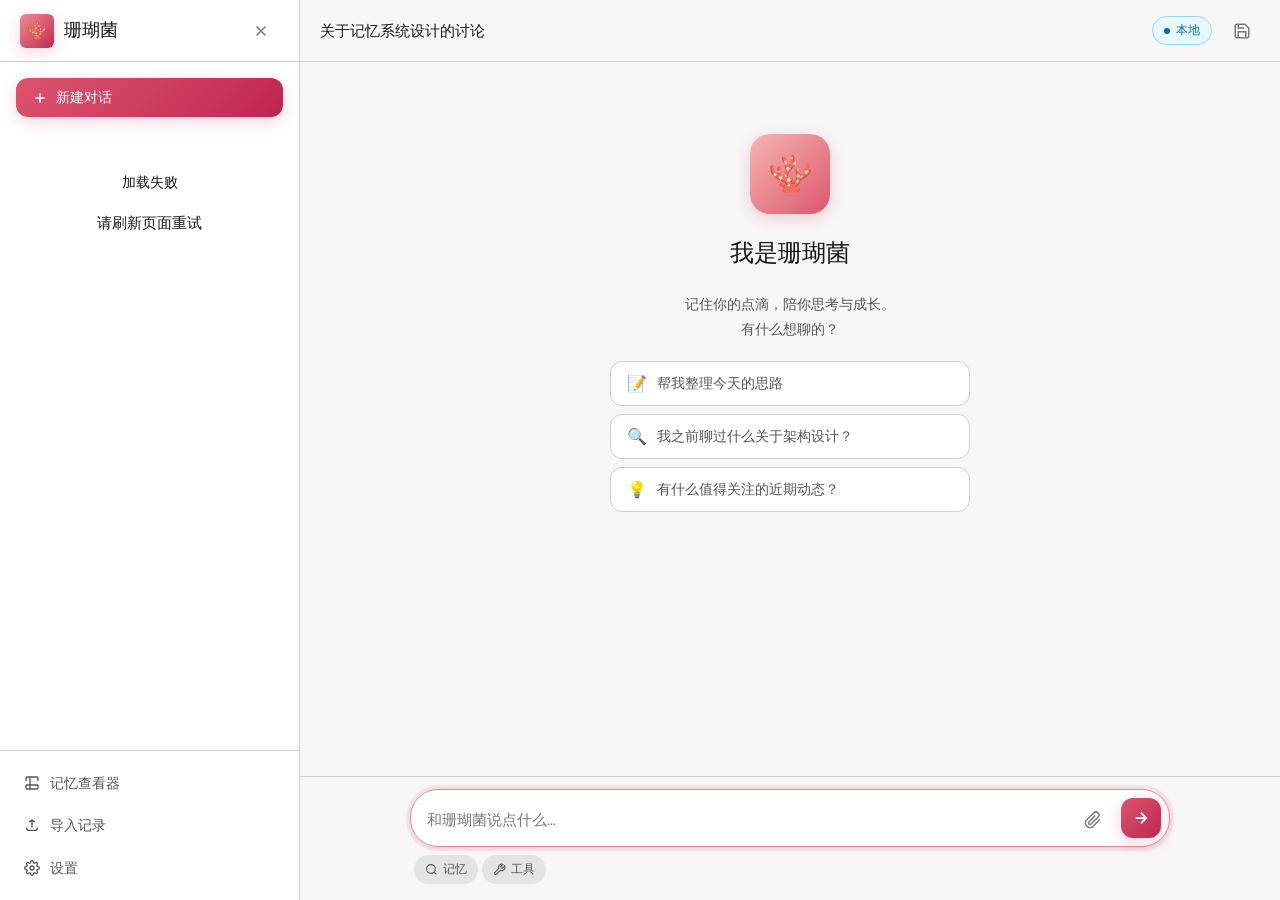
==== commit e5e706a9: "fix: 修复配置更新与历史记录渲染问题" ====
--- a/static/index.html
+++ b/static/index.html
@@ -461,6 +461,27 @@
   40%           { transform: translateY(-6px); opacity: 1; }
 }
 
+/* 历史聊天返回按钮 */
+.history-back-btn {
+  text-align: center;
+  padding: 8px 0 12px;
+  cursor: pointer;
+}
+.history-back-btn span {
+  display: inline-block;
+  padding: 6px 16px;
+  border-radius: var(--radius-full);
+  font-size: 0.8rem;
+  color: var(--pink-500);
+  background: var(--pink-50);
+  border: 1px solid var(--pink-100);
+  transition: all 0.18s;
+}
+.history-back-btn span:hover {
+  background: var(--pink-100);
+  border-color: var(--pink-200);
+}
+
 /* 系统通知 */
 .sys-notice {
   text-align: center;
@@ -697,7 +718,7 @@
       </svg>
       导入记录
     </a>
-    <a class="sidebar-nav-item" href="/static/settings.html">
+    <a class="sidebar-nav-item" href="/static/dashboard.html">
       <svg viewBox="0 0 24 24" fill="none" stroke="currentColor" stroke-width="2">
         <circle cx="12" cy="12" r="3"/>
         <path d="M19.4 15a1.65 1.65 0 00.33 1.82l.06.06a2 2 0 010 2.83 2 2 0 01-2.83 0l-.06-.06a1.65 1.65 0 00-1.82-.33 1.65 1.65 0 00-1 1.51V21a2 2 0 01-4 0v-.09A1.65 1.65 0 009 19.4a1.65 1.65 0 00-1.82.33l-.06.06a2 2 0 01-2.83-2.83l.06-.06A1.65 1.65 0 004.68 15a1.65 1.65 0 00-1.51-1H3a2 2 0 010-4h.09A1.65 1.65 0 004.6 9a1.65 1.65 0 00-.33-1.82l-.06-.06a2 2 0 012.83-2.83l.06.06A1.65 1.65 0 009 4.68a1.65 1.65 0 001-1.51V3a2 2 0 014 0v.09a1.65 1.65 0 001 1.51 1.65 1.65 0 001.82-.33l.06-.06a2 2 0 012.83 2.83l-.06.06A1.65 1.65 0 0019.4 9a1.65 1.65 0 001.51 1H21a2 2 0 010 4h-.09a1.65 1.65 0 00-1.51 1z"/>
@@ -840,14 +861,11 @@
 }
 
 // ─── 模式切换 ────────────────────────────────────────────────────
-let isOnline = false;
 function toggleMode() {
-  isOnline = !isOnline;
   const badge = document.getElementById('mode-badge');
-  const text  = document.getElementById('mode-text');
-  badge.classList.toggle('online', isOnline);
-  text.textContent = isOnline ? '线上' : '本地';
-  showToast(isOnline ? '已切换到线上模式' : '已切换到本地模式');
+  const currentlyOnline = badge.classList.contains('online');
+  // 调用 app.js 中的 onToggleChange，它会通过 API.toggleRouter() 通知后端
+  onToggleChange(!currentlyOnline);
 }
 
 // ─── 新建对话 ────────────────────────────────────────────────────
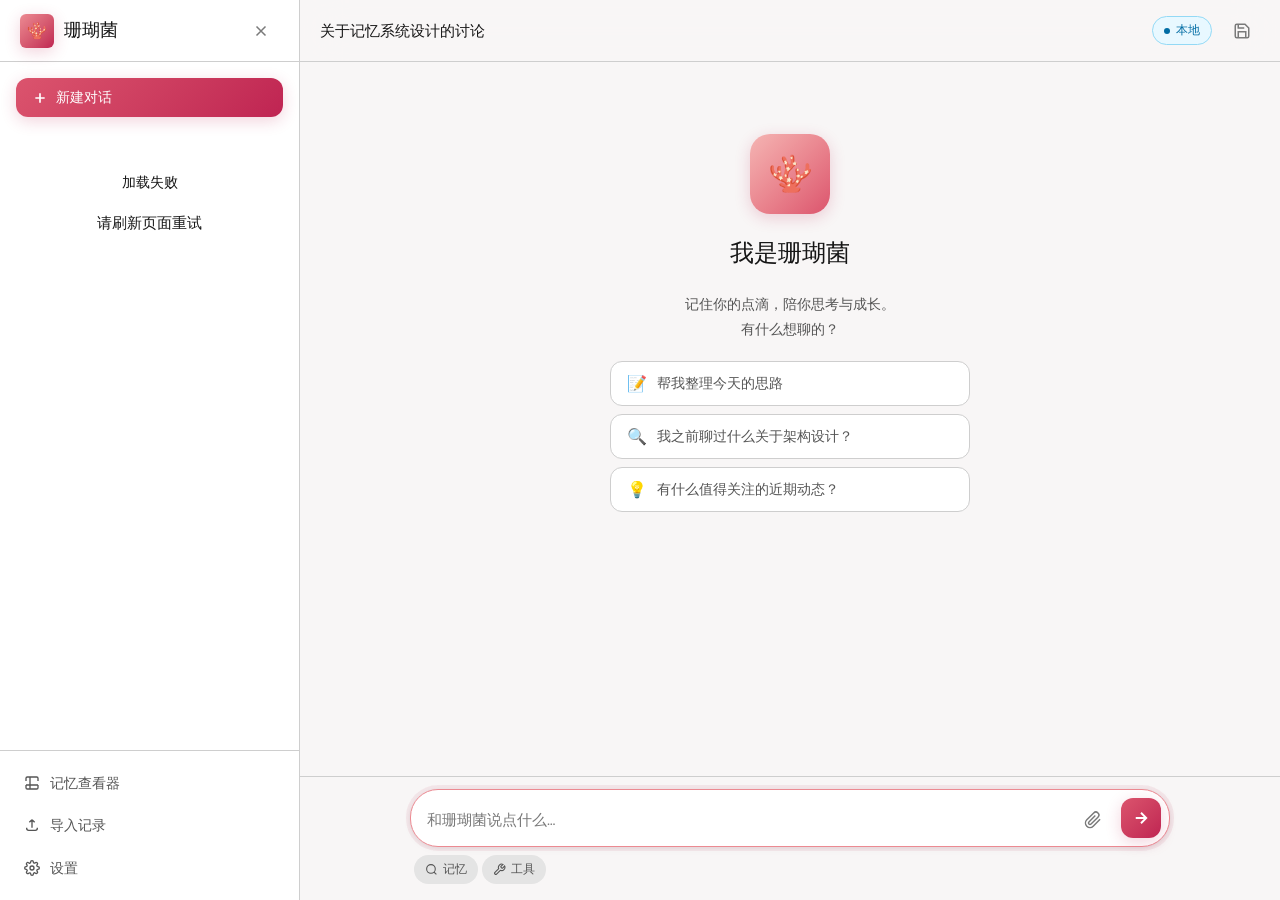
==== commit 396c0b80: "feat: 支持热更新嵌入模型配置并优化模式切换状态显示" ====
--- a/static/index.html
+++ b/static/index.html
@@ -256,6 +256,11 @@
   background: oklch(0.95 0.06 150);
   color: oklch(0.40 0.14 150);
   border-color: oklch(0.85 0.08 150);
+}
+.mode-badge.pending {
+  background: oklch(0.95 0.06 80);
+  color: oklch(0.45 0.10 80);
+  border-color: oklch(0.85 0.08 80);
 }
 .mode-dot {
   width: 6px; height: 6px;
@@ -862,10 +867,8 @@
 
 // ─── 模式切换 ────────────────────────────────────────────────────
 function toggleMode() {
-  const badge = document.getElementById('mode-badge');
-  const currentlyOnline = badge.classList.contains('online');
-  // 调用 app.js 中的 onToggleChange，它会通过 API.toggleRouter() 通知后端
-  onToggleChange(!currentlyOnline);
+  // 使用 AppState 追踪真实状态，而非 badge CSS 类（切换后 badge 显示 pending 而非 online）
+  onToggleChange(!AppState.isOnline);
 }
 
 // ─── 新建对话 ────────────────────────────────────────────────────
@@ -1117,9 +1120,8 @@
 });
 
 // ─── 页面初始化 ────────────────────────────────────────────────────
-// 页面加载完成后建立 WebSocket 连接并加载会话列表
+// 页面加载完成后加载会话列表（WebSocket 连接由 app.js 统一管理，避免重复连接）
 document.addEventListener('DOMContentLoaded', () => {
-  connectWebSocket();
   loadSessionList();
 });
 </script>
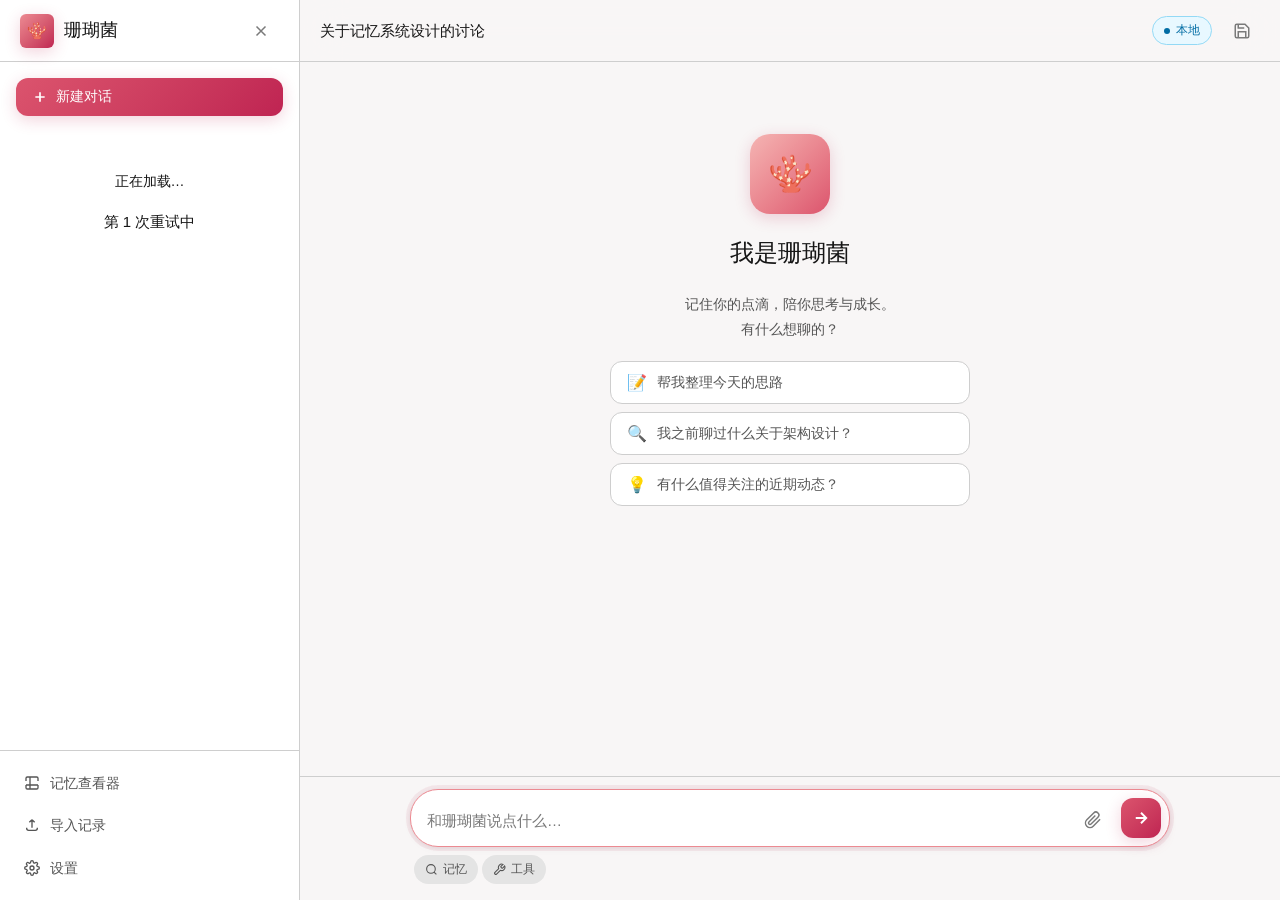
==== commit fa3bc59f: "feat: 移除Google Fonts支持离线并优化消息发送与加载" ====
--- a/static/index.html
+++ b/static/index.html
@@ -6,9 +6,7 @@
 <meta name="apple-mobile-web-app-capable" content="yes">
 <meta name="theme-color" content="#fdf2f0">
 <title>珊瑚菌 · Ramaria</title>
-<!-- Google Fonts -->
-<link rel="preconnect" href="https://fonts.googleapis.com">
-<link href="https://fonts.googleapis.com/css2?family=DM+Sans:ital,opsz,wght@0,9..40,300;0,9..40,400;0,9..40,500;0,9..40,600;1,9..40,400&family=DM+Serif+Display:ital@0;1&family=JetBrains+Mono:wght@400;500&display=swap" rel="stylesheet">
+<!-- Google Fonts 已移除，使用 variables.css 中的系统字体栈回退 -->
 <!-- 全局 CSS 变量 -->
 <link rel="stylesheet" href="/static/css/variables.css">
 <style>
@@ -711,19 +709,19 @@
   </div>
 
   <div class="sidebar-footer">
-    <a class="sidebar-nav-item" href="/static/memory.html">
+    <a class="sidebar-nav-item" href="/memory">
       <svg viewBox="0 0 24 24" fill="none" stroke="currentColor" stroke-width="2">
         <path d="M9 3H5a2 2 0 00-2 2v4m6-6h10a2 2 0 012 2v4M9 3v18m0 0h10a2 2 0 002-2v-4M9 21H5a2 2 0 01-2-2v-4m0 0h18"/>
       </svg>
       记忆查看器
     </a>
-    <a class="sidebar-nav-item" href="/static/import.html">
+    <a class="sidebar-nav-item" href="/import">
       <svg viewBox="0 0 24 24" fill="none" stroke="currentColor" stroke-width="2">
         <path d="M4 16v1a3 3 0 003 3h10a3 3 0 003-3v-1m-4-8l-4-4m0 0L8 8m4-4v12"/>
       </svg>
       导入记录
     </a>
-    <a class="sidebar-nav-item" href="/static/dashboard.html">
+    <a class="sidebar-nav-item" href="/dashboard">
       <svg viewBox="0 0 24 24" fill="none" stroke="currentColor" stroke-width="2">
         <circle cx="12" cy="12" r="3"/>
         <path d="M19.4 15a1.65 1.65 0 00.33 1.82l.06.06a2 2 0 010 2.83 2 2 0 01-2.83 0l-.06-.06a1.65 1.65 0 00-1.82-.33 1.65 1.65 0 00-1 1.51V21a2 2 0 01-4 0v-.09A1.65 1.65 0 009 19.4a1.65 1.65 0 00-1.82.33l-.06.06a2 2 0 01-2.83-2.83l.06-.06A1.65 1.65 0 004.68 15a1.65 1.65 0 00-1.51-1H3a2 2 0 010-4h.09A1.65 1.65 0 004.6 9a1.65 1.65 0 00-.33-1.82l-.06-.06a2 2 0 012.83-2.83l.06.06A1.65 1.65 0 009 4.68a1.65 1.65 0 001-1.51V3a2 2 0 014 0v.09a1.65 1.65 0 001 1.51 1.65 1.65 0 001.82-.33l.06-.06a2 2 0 012.83 2.83l-.06.06A1.65 1.65 0 0019.4 9a1.65 1.65 0 001.51 1H21a2 2 0 010 4h-.09a1.65 1.65 0 00-1.51 1z"/>
@@ -747,7 +745,7 @@
     <div class="header-title" id="header-title">关于记忆系统设计的讨论</div>
 
     <button class="mode-badge" id="mode-badge" onclick="toggleMode()" title="切换模式">
-      <span class="mode-dot"></span>
+      <span class="mode-dot" id="mode-dot"></span>
       <span id="mode-text">本地</span>
     </button>
 
@@ -890,19 +888,45 @@
 }
 
 // ─── 加载会话列表 ────────────────────────────────────────────────
+// 带重试机制：首次失败后自动重试 2 次（间隔递增），全部失败后显示错误并提供手动重试按钮
+let _sessionListRetryCount = 0;
+const _SESSION_LIST_MAX_RETRIES = 3;
+
 async function loadSessionList() {
   const container = document.getElementById('session-list');
   if (!container) return;
 
   try {
     const sessions = await API.getSessions();
+    _sessionListRetryCount = 0;  // 成功后重置计数
     renderSessionList(sessions);
   } catch (err) {
-    console.error('加载会话列表失败:', err);
+    _sessionListRetryCount++;
+    console.error(`加载会话列表失败 (第${_sessionListRetryCount}次):`, err);
+    
+    if (_sessionListRetryCount < _SESSION_LIST_MAX_RETRIES) {
+      // 自动重试，间隔递增：1s → 2s → 3s
+      const delay = _sessionListRetryCount * 1000;
+      container.innerHTML = `
+        <div class="session-item empty-state">
+          <div class="session-title">正在加载…</div>
+          <div class="session-preview">第 ${_sessionListRetryCount} 次重试中</div>
+        </div>`;
+      setTimeout(() => loadSessionList(), delay);
+      return;
+    }
+    
+    // 全部重试失败，显示错误并提供手动重试
+    const errMsg = err.message || String(err);
     container.innerHTML = `
       <div class="session-item empty-state">
         <div class="session-title">加载失败</div>
-        <div class="session-preview">请刷新页面重试</div>
+        <div class="session-preview" style="margin-bottom:12px">${errMsg}</div>
+        <button class="retry-btn" onclick="loadSessionList()" 
+                style="padding:6px 16px;border-radius:6px;border:1px solid var(--border-default);
+                       background:var(--surface);color:var(--text-2);cursor:pointer;font-size:0.8rem">
+          🔄 点击重试
+        </button>
       </div>`;
   }
 }
@@ -1057,22 +1081,57 @@
   const emptyState = document.getElementById('empty-state');
   if (emptyState) emptyState.remove();
 
-  // 渲染用户消息（使用 UI 模块）
+  // 先渲染用户消息气泡（即时反馈）
   UI.appendBubble(content, 'user', false, false, new Date().toISOString());
   input.value = '';
   UI.autoResizeTextarea(input);
 
-  // 显示打字动画
+  // ── 优先通过 WebSocket 发送 ──
+  if (_ws && _ws.readyState === WebSocket.OPEN) {
+    UI.showTyping();
+    AppState.setLoading(true);
+    const sent = API.wsSendChat(_ws, content);
+    if (!sent) {
+      UI.hideTyping();
+      AppState.setLoading(false);
+      UI.showToast('消息发送失败，请检查网络连接', 'error');
+    }
+    return;
+  }
+
+  // ── WebSocket 未连接时的处理 ──
+  // 尝试触发 WebSocket 重连
+  if (typeof connectWebSocket === 'function') {
+    connectWebSocket();
+  }
+
+  // ── HTTP 兜底：POST /chat（兼容性保障，避免完全无法发消息）──
   UI.showTyping();
   AppState.setLoading(true);
-
-  // 通过 WebSocket 发送消息
-  const sent = API.wsSendChat(_ws, content);
-  if (!sent) {
-    UI.hideTyping();
-    AppState.setLoading(false);
-    UI.showToast('消息发送失败，请检查网络连接', 'error');
-  }
+  API.chat(content)
+    .then(data => {
+      UI.hideTyping();
+      UI.renderAssistantReply(data.reply, data.mode);
+      AppState.setSessionId(data.session_id);
+      AppState.setLoading(false);
+      // 更新模式徽章
+      if (data.mode === 'online') {
+        UI.updateModeUI('online');
+        AppState.setOnline(true);
+        setTimeout(() => { UI.updateModeUI('local'); AppState.setOnline(false); }, 2000);
+      } else if (data.mode === 'confirm') {
+        UI.updateModeUI('pending');
+      } else {
+        if (!AppState.isOnline) UI.updateModeUI('local');
+      }
+      document.getElementById('user-input')?.focus();
+    })
+    .catch(err => {
+      UI.hideTyping();
+      AppState.setLoading(false);
+      UI.showToast('发送失败：' + (err.message || '请稍后重试'), 'error');
+      console.error('[HTTP fallback] 发送失败:', err);
+    });
 }
 
 // appendMessage 已由 UI.appendBubble 替代，此函数保留用于兼容性
--- a/static/css/variables.css
+++ b/static/css/variables.css
@@ -8,7 +8,7 @@
   · CSS变量       — 全平台现代浏览器 (Chrome 49+, Firefox 31+)
   ============================================================================= */
 
-@import url('https://fonts.googleapis.com/css2?family=DM+Sans:ital,opsz,wght@0,9..40,300;0,9..40,400;0,9..40,500;0,9..40,600;1,9..40,400&family=DM+Serif+Display:ital@0;1&family=JetBrains+Mono:wght@400;500&display=swap');
+/* Google Fonts 已内联移除，使用系统字体栈回退，确保离线环境可用 */
 
 /* ── 兼容性回退色 (oklch/color-mix 不支持时) ── */
 @supports not (color: oklch(0 0 0)) {
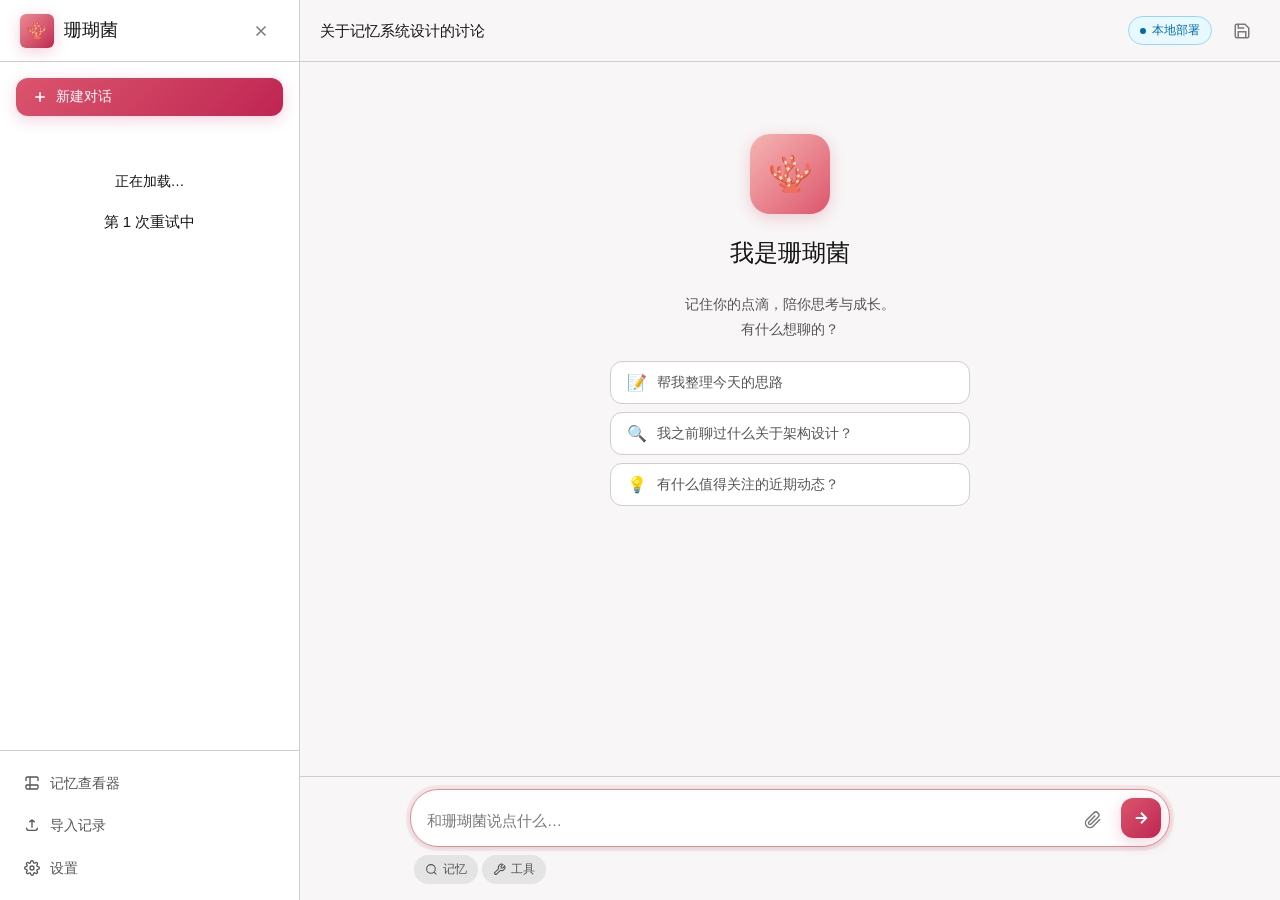
==== commit 870eefff: "feat: 新增LLM模式切换功能" ====
--- a/static/index.html
+++ b/static/index.html
@@ -744,9 +744,9 @@
 
     <div class="header-title" id="header-title">关于记忆系统设计的讨论</div>
 
-    <button class="mode-badge" id="mode-badge" onclick="toggleMode()" title="切换模式">
+    <button class="mode-badge" id="mode-badge" onclick="toggleLLMMode()" title="点击切换 LLM 运行模式">
       <span class="mode-dot" id="mode-dot"></span>
-      <span id="mode-text">本地</span>
+      <span id="mode-text">本地部署</span>
     </button>
 
     <button class="icon-btn save-icon" onclick="saveSession()" title="保存对话" id="save-btn">
@@ -850,6 +850,66 @@
 <script src="/static/js/app.js"></script>
 
 <script>
+// ─── api.js 加载失败时的内联回退（确保核心功能不依赖外部 JS 文件） ──
+if (typeof API === 'undefined') {
+  console.warn('[Ramaria] 外部 api.js 未加载/执行，启用内联回退');
+  const __ak = (document.querySelector('meta[name="api-key"]')||{}).content||'';
+  async function __req(url, opts={}) {
+    const h = {'Content-Type':'application/json'};
+    if (__ak) h['X-API-Key'] = __ak;
+    if (opts.headers) Object.assign(h, opts.headers);
+    let r; try { r = await fetch(url, {...opts, headers:h}); }
+    catch(e) { throw new Error('网络连接失败，请检查网络后重试（'+e.message+'）'); }
+    if (!r.ok) { let d='HTTP '+r.status; try { const b=await r.json(); if(b.detail)d=b.detail; } catch(_){} throw new Error(d); }
+    return r.json();
+  }
+  window.API = {
+    _isFallback: true,  // 标记：标识这是内联回退版本
+    async chat(c)       { return __req('/chat',{method:'POST',body:JSON.stringify({content:c})}); },
+    async save()        { return __req('/save',{method:'POST'}); },
+    async getRouterStatus()   { return __req('/router/status'); },
+    async toggleRouter(on)    { return __req('/router/toggle',{method:'POST',body:JSON.stringify({online:on})}); },
+    async getSessions()       { return __req('/api/sessions'); },
+    async getSessionMessages(id) { return __req('/api/sessions/'+id+'/messages'); },
+    connectWs({onMessage,onOpen,onClose,onError}) {
+      const p = location.protocol==='https:'?'wss:':'ws:';
+      const u = p+'//'+location.host+'/ws'+(__ak?'?api_key='+encodeURIComponent(__ak):'');
+      const ws = new WebSocket(u);
+      ws.onopen=()=>{console.log('[WS-回退] 已连接');if(onOpen)onOpen();};
+      ws.onmessage=e=>{try{onMessage(JSON.parse(e.data));}catch(x){console.error('[WS] 解析失败',x);}};
+      ws.onclose=e=>{console.log('[WS] 断开',e.code);if(onClose)onClose(e);};
+      ws.onerror=e=>{console.error('[WS] 错误',e);if(onError)onError(e);};
+      return ws;
+    },
+    wsSendChat(ws,c) { if(!ws||ws.readyState!==WebSocket.OPEN)return false; ws.send(JSON.stringify({type:'chat',content:c})); return true; },
+    async getSettings()     { return __req('/api/settings'); },
+    async saveSettings(s)   { return __req('/api/settings',{method:'POST',body:JSON.stringify(s)}); },
+  };
+}
+
+// ─── 启动诊断：检测各模块加载状态（帮助排查前端 JS 加载问题）──────
+(function() {
+  var diag = {
+    time:     new Date().toISOString(),
+    url:      location.href,
+    protocol: location.protocol,
+    host:     location.host,
+    AppState: typeof AppState !== 'undefined',
+    API_ext:  typeof API !== 'undefined' && !(API._isFallback),
+    API_fb:   typeof API !== 'undefined' && API._isFallback === true,
+    UI:       typeof UI !== 'undefined',
+    apiKeyMeta: !!document.querySelector('meta[name="api-key"]'),
+  };
+  console.log('[Ramaria-诊断]', JSON.stringify(diag));
+  if (!diag.AppState) console.error('[Ramaria-诊断] ✗ state.js 未加载 — 页面功能将严重受限');
+  if (!diag.API_ext && !diag.API_fb) console.error('[Ramaria-诊断] ✗ api.js 未加载且无回退 — 所有 API 调用将失败');
+  if (diag.API_fb)       console.warn('[Ramaria-诊断] ⚠ 使用内联回退（外部 api.js 加载失败，原因可能是 MIME 类型/缓存/路径问题）');
+  if (diag.API_ext)      console.log('[Ramaria-诊断] ✓ 外部 api.js 正常加载');
+  if (!diag.UI)          console.error('[Ramaria-诊断] ✗ ui.js 未加载');
+  if (!diag.apiKeyMeta)  console.warn('[Ramaria-诊断] ⚠ 未找到 api-key meta 标签，API 调用可能因缺少认证而失败');
+  window.__ramaria_diag = diag;
+})();
+
 // ─── 侧边栏 ─────────────────────────────────────────────────────
 function toggleSidebar() {
   const s = document.getElementById('sidebar');
@@ -916,18 +976,57 @@
       return;
     }
     
-    // 全部重试失败，显示错误并提供手动重试
+    // 全部重试失败，显示详细诊断信息
+    const diag  = window.__ramaria_diag || {};
     const errMsg = err.message || String(err);
+    const errName = err.name || 'Error';
+    
+    // 诊断摘要
+    var diagLines = [];
+    if (!diag.API_ext && !diag.API_fb) diagLines.push('✗ 外部 api.js 未加载（无内联回退）');
+    if (diag.API_fb)                  diagLines.push('⚠ 外部 api.js 加载失败，已启用内联回退');
+    if (diag.API_ext)                 diagLines.push('✓ 外部 api.js 已正常加载');
+    if (!diag.AppState)               diagLines.push('✗ state.js 未加载');
+    if (!diag.apiKeyMeta)             diagLines.push('⚠ 缺少 api-key meta 标签');
+    var diagHtml = diagLines.length ? diagLines.map(function(l){return '<div style="font-size:0.72rem;color:var(--text-3)">'+l+'</div>';}).join('') : '';
+    
+    // 可能的修复建议
+    var hintHtml = '';
+    if (errName === 'ReferenceError' || (diag.API_fb && !errMsg.includes('HTTP'))) {
+      hintHtml = '<div style="margin-top:8px;font-size:0.7rem;color:var(--text-dim);line-height:1.5">'
+        + '💡 请打开浏览器开发者工具（F12），查看 Console 和 Network 标签：<br>'
+        + '　· 检查 /static/js/api.js 是否返回 200<br>'
+        + '　· 检查是否有 MIME type 警告<br>'
+        + '　· 查看完整报错堆栈信息</div>';
+    }
+    
     container.innerHTML = `
       <div class="session-item empty-state">
         <div class="session-title">加载失败</div>
-        <div class="session-preview" style="margin-bottom:12px">${errMsg}</div>
-        <button class="retry-btn" onclick="loadSessionList()" 
-                style="padding:6px 16px;border-radius:6px;border:1px solid var(--border-default);
-                       background:var(--surface);color:var(--text-2);cursor:pointer;font-size:0.8rem">
-          🔄 点击重试
-        </button>
+        <div class="session-preview" style="margin-bottom:4px;font-family:var(--font-mono);font-size:0.75rem;color:var(--color-error)">${errName}: ${errMsg}</div>
+        ${diagHtml}
+        ${hintHtml}
+        <div style="margin-top:14px;display:flex;gap:8px;flex-wrap:wrap">
+          <button onclick="loadSessionList()" 
+                  style="padding:6px 14px;border-radius:6px;border:1px solid var(--border-default);
+                         background:var(--surface);color:var(--text-2);cursor:pointer;font-size:0.78rem">
+            🔄 重试
+          </button>
+          <button onclick="console.log(JSON.stringify(window.__ramaria_diag,null,2));alert('诊断数据已输出到 Console（F12）')" 
+                  style="padding:6px 14px;border-radius:6px;border:1px solid var(--border-default);
+                         background:var(--surface);color:var(--text-2);cursor:pointer;font-size:0.78rem">
+            📋 查看诊断
+          </button>
+        </div>
       </div>`;
+    
+    console.error('[Ramaria] loadSessionList 全部重试失败:', {
+      error:     errMsg,
+      errorName: errName,
+      stack:     err.stack,
+      retries:   _sessionListRetryCount,
+      diag:      diag,
+    });
   }
 }
 
